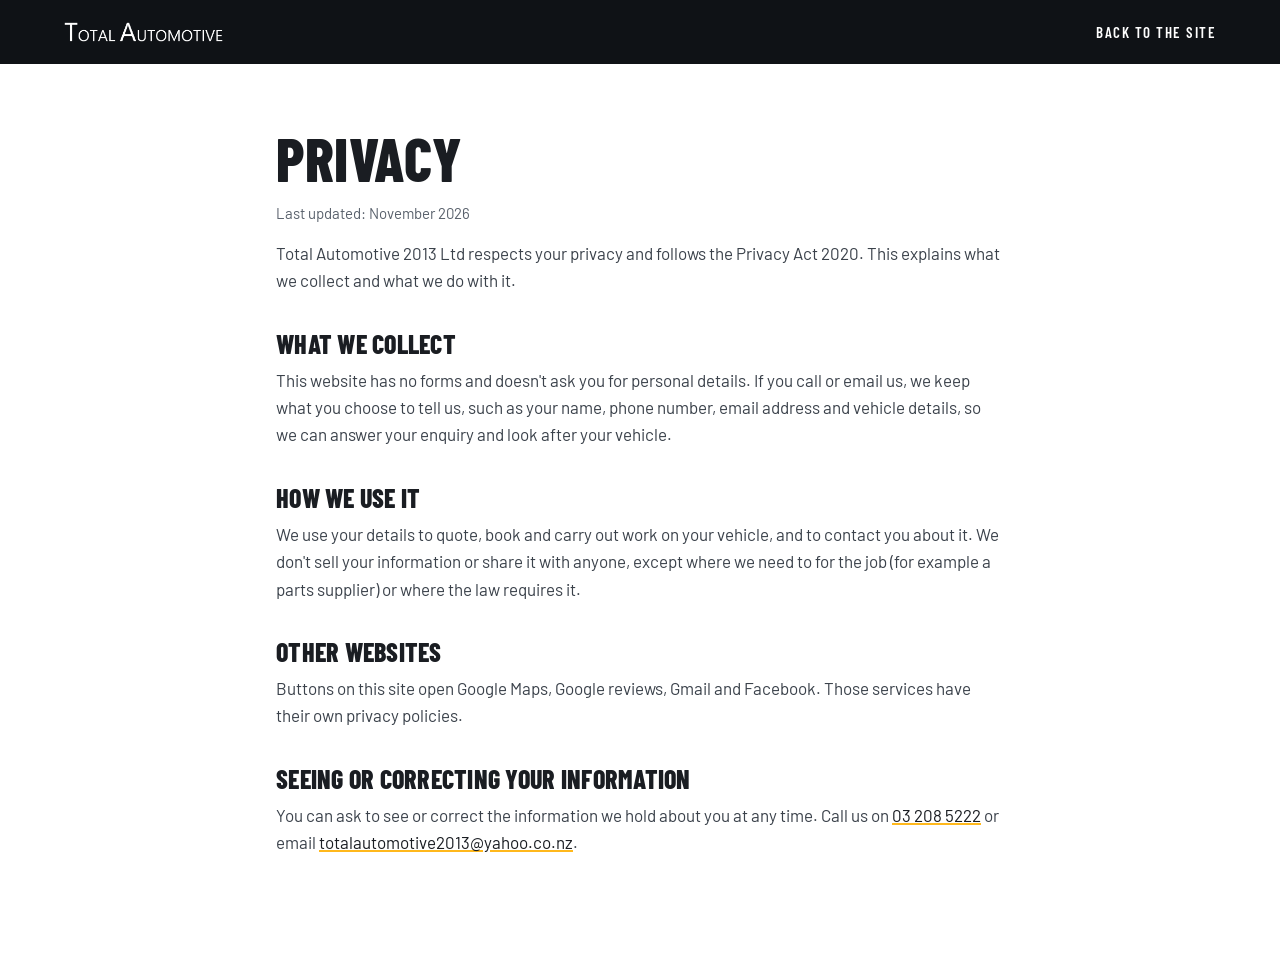
==== privacy.html @ 5d4704c3 "Rebuild the Total Automotive Gore demo Image-led rebuild from the business's own Google and Facebook" ====
<!doctype html>
<html lang="en-NZ">
<head>
<meta charset="utf-8">
<meta name="viewport" content="width=device-width, initial-scale=1">
<title>Privacy | Total Automotive Gore</title>
<meta name="robots" content="noindex, nofollow">
<link rel="icon" href="img/favicon.png" type="image/png">
<link rel="preconnect" href="https://fonts.googleapis.com">
<link rel="preconnect" href="https://fonts.gstatic.com" crossorigin>
<link href="https://fonts.googleapis.com/css2?family=Barlow+Condensed:wght@600;700;800&family=Barlow:wght@400;500;600;700&display=swap" rel="stylesheet">
<link rel="stylesheet" href="style.css">
<style>
  .legal-top { background: var(--ink); padding: 22px 0; }
  .legal-top .wrap { display: flex; align-items: center; justify-content: space-between; gap: 16px; }
  .legal-top img { height: 20px; width: auto; }
  .legal-top a.back { color: #fff; font: 600 15px/1 var(--display); text-transform: uppercase; letter-spacing: 0.1em; text-decoration: none; }
  .legal { max-width: 760px; margin: 0 auto; padding: 64px 16px 88px; }
  .legal h1 { font-size: clamp(40px, 6vw, 60px); margin-bottom: 12px; }
  .legal h2 { font-size: 26px; margin: 36px 0 10px; }
  .legal p, .legal li { color: #3b424b; }
  .legal a { color: var(--text); text-decoration-color: var(--amber); text-decoration-thickness: 2px; }
  .legal .upd { color: var(--muted); font-size: 15px; }
</style>
</head>
<body>
<header class="legal-top">
  <div class="wrap">
    <a href="index.html"><img src="img/logo-wordmark.png" width="1224" height="154" alt="Total Automotive"></a>
    <a class="back" href="index.html">Back to the site</a>
  </div>
</header>
<main class="legal">
  <h1>Privacy</h1>
  <p class="upd">Last updated: November 2026</p>

  <p>Total Automotive 2013 Ltd respects your privacy and follows the Privacy Act 2020. This explains what we collect and what we do with it.</p>

  <h2>What we collect</h2>
  <p>This website has no forms and doesn't ask you for personal details. If you call or email us, we keep what you choose to tell us, such as your name, phone number, email address and vehicle details, so we can answer your enquiry and look after your vehicle.</p>

  <h2>How we use it</h2>
  <p>We use your details to quote, book and carry out work on your vehicle, and to contact you about it. We don't sell your information or share it with anyone, except where we need to for the job (for example a parts supplier) or where the law requires it.</p>

  <h2>Other websites</h2>
  <p>Buttons on this site open Google Maps, Google reviews, Gmail and Facebook. Those services have their own privacy policies.</p>

  <h2>Seeing or correcting your information</h2>
  <p>You can ask to see or correct the information we hold about you at any time. Call us on <a href="tel:032085222">03 208 5222</a> or email <a href="https://mail.google.com/mail/?view=cm&amp;fs=1&amp;to=totalautomotive2013%40yahoo.co.nz&amp;su=Privacy%20request" target="_blank" rel="noopener">totalautomotive2013&#64;yahoo.co.nz</a>.</p>
</main>
</body>
</html>
---- style.css ----
/* Total Automotive Gore. Image-led: dark anchors, one amber accent, sharp corners. */
:root {
  --ink: #0f1216;
  --ink-2: #161a20;
  --steel: #252b33;
  --bone: #f3f0ea;
  --paper: #ffffff;
  --text: #1a1d22;
  --muted: #59616c;
  --soft: #aab2bc;
  --amber: #ffb81c;
  --amber-press: #f0a800;
  --amber-ink: #8a5c00;
  --line: rgba(255, 255, 255, 0.12);
  --rule: #e2ddd4;
  --radius: 4px;
  --display: "Barlow Condensed", "Arial Narrow", sans-serif;
  --body: "Barlow", system-ui, sans-serif;
  --nav-h: 72px;
}

*, *::before, *::after { box-sizing: border-box; }
html { scroll-behavior: smooth; scroll-padding-top: var(--nav-h); -webkit-text-size-adjust: 100%; }
body { margin: 0; background: var(--paper); color: var(--text); font: 400 17px/1.6 var(--body); overflow-x: hidden; }
img { max-width: 100%; height: auto; display: block; image-orientation: from-image; }
a { color: inherit; }
h1, h2, h3 { font-family: var(--display); font-weight: 800; text-transform: uppercase; letter-spacing: 0.01em; line-height: 1.02; margin: 0; }
p { margin: 0 0 1em; }
.wrap { width: 100%; max-width: 1200px; margin: 0 auto; padding: 0 24px; }
.skip { position: absolute; left: -999px; top: 8px; background: var(--amber); color: var(--ink); padding: 10px 14px; z-index: 100; font-weight: 700; }
.skip:focus { left: 8px; }
:focus-visible { outline: 3px solid var(--amber); outline-offset: 3px; }

.eyebrow { font-family: var(--display); font-weight: 700; text-transform: uppercase; letter-spacing: 0.16em; font-size: 14px; color: var(--amber-ink); margin: 0 0 12px; display: flex; align-items: center; gap: 10px; flex-wrap: wrap; }
.eyebrow::before { content: ""; width: 28px; height: 3px; background: var(--amber); display: inline-block; }
.eyebrow .dot { width: 5px; height: 5px; border-radius: 50%; background: currentColor; display: inline-block; opacity: 0.8; }

/* Buttons */
.btn { display: inline-flex; align-items: center; justify-content: center; gap: 10px; min-height: 48px; padding: 0 22px; border-radius: var(--radius); font: 700 16px/1 var(--display); text-transform: uppercase; letter-spacing: 0.08em; text-decoration: none; border: 2px solid transparent; transition: background 0.2s, color 0.2s, border-color 0.2s, transform 0.2s; cursor: pointer; }
.btn svg { width: 18px; height: 18px; fill: currentColor; flex: none; }
.btn-lg { min-height: 56px; padding: 0 28px; font-size: 18px; }
.btn-amber { background: var(--amber); color: var(--ink); }
.btn-amber:hover { background: var(--amber-press); transform: translateY(-1px); }
.btn-ghost { border-color: rgba(255, 255, 255, 0.55); color: #fff; }
.btn-ghost:hover { border-color: #fff; background: rgba(255, 255, 255, 0.08); }
.btn-dark { background: var(--ink); color: #fff; }
.btn-dark:hover { background: var(--steel); }

/* Nav */
.nav { position: fixed; inset: 0 0 auto 0; z-index: 50; height: var(--nav-h); transition: background 0.3s, box-shadow 0.3s; }
.nav.solid, .nav.open { background: var(--ink); box-shadow: 0 1px 0 var(--line); }
.nav-in { height: 100%; max-width: 1280px; margin: 0 auto; padding: 0 24px; display: flex; align-items: center; gap: 28px; }
.brand { display: flex; align-items: center; gap: 12px; text-decoration: none; flex: none; }
.brand img { height: 22px; width: auto; }
.brand-sub { font: 700 13px/1 var(--display); letter-spacing: 0.24em; text-transform: uppercase; color: var(--amber); padding-left: 12px; border-left: 1px solid rgba(255, 255, 255, 0.3); }
.links { display: flex; gap: 26px; margin-left: auto; }
.links a { color: #fff; text-decoration: none; font: 600 16px/1 var(--display); text-transform: uppercase; letter-spacing: 0.1em; opacity: 0.88; padding: 8px 0; border-bottom: 2px solid transparent; }
.links a:hover { opacity: 1; border-bottom-color: var(--amber); }
.nav-call { min-height: 44px; padding: 0 16px; font-size: 15px; }
.burger { display: none; width: 46px; height: 46px; border: 0; background: transparent; padding: 11px; cursor: pointer; margin-left: 4px; }
.burger span { display: block; height: 2px; background: #fff; margin: 5px 0; transition: transform 0.25s, opacity 0.25s; }
.nav.open .burger span:nth-child(1) { transform: translateY(7px) rotate(45deg); }
.nav.open .burger span:nth-child(2) { opacity: 0; }
.nav.open .burger span:nth-child(3) { transform: translateY(-7px) rotate(-45deg); }

/* Hero */
.hero { position: relative; min-height: 100vh; min-height: 100svh; max-height: 980px; display: flex; align-items: flex-end; background: var(--ink); color: #fff; overflow: hidden; }
.slides { position: absolute; inset: 0; }
.slide { position: absolute; inset: 0; width: 100%; height: 100%; object-fit: cover; opacity: 0; transition: opacity 1.4s ease; filter: saturate(0.9) contrast(1.06); transform: scale(1.06); }
.slide.is-on { opacity: 1; animation: kenburns 7.5s ease-out forwards; }
@keyframes kenburns { from { transform: scale(1.1); } to { transform: scale(1); } }
.hero::after { content: ""; position: absolute; inset: 0; background: linear-gradient(180deg, rgba(15, 18, 22, 0.62) 0%, rgba(15, 18, 22, 0.3) 38%, rgba(15, 18, 22, 0.88) 100%); }
.hero-in { position: relative; z-index: 2; width: 100%; max-width: 1200px; margin: 0 auto; padding: calc(var(--nav-h) + 48px) 24px 56px; }
.hero .eyebrow { color: var(--amber); }
.hero h1 { font-size: clamp(46px, 8vw, 104px); max-width: 12ch; text-wrap: balance; }
.lede { font-size: clamp(17px, 2vw, 21px); max-width: 40em; color: rgba(255, 255, 255, 0.9); margin: 20px 0 30px; }
.cta-row { display: flex; flex-wrap: wrap; gap: 14px; }
.rating { display: inline-flex; align-items: center; gap: 12px; margin-top: 28px; padding: 10px 16px; border-radius: 999px; background: rgba(255, 255, 255, 0.12); border: 1px solid rgba(255, 255, 255, 0.24); -webkit-backdrop-filter: blur(10px); backdrop-filter: blur(10px); color: #fff; text-decoration: none; font-size: 15px; }
.rating:hover { background: rgba(255, 255, 255, 0.18); }
.rating .g svg { width: 20px; height: 20px; display: block; }
.stars { display: inline-flex; gap: 2px; }
.stars i { width: 15px; height: 15px; display: inline-block; background: var(--amber); clip-path: polygon(50% 0, 61% 35%, 98% 35%, 68% 57%, 79% 91%, 50% 70%, 21% 91%, 32% 57%, 2% 35%, 39% 35%); }
.stars i.part { background: linear-gradient(90deg, var(--amber) 30%, rgba(255, 255, 255, 0.35) 30%); }

/* Trust strip */
.trust { background: var(--ink-2); color: #fff; border-top: 1px solid var(--line); }
.trust-in { display: grid; grid-template-columns: repeat(3, 1fr); }
.t { display: flex; gap: 16px; align-items: flex-start; padding: 30px 28px 30px 0; }
.t + .t { padding-left: 28px; border-left: 1px solid var(--line); }
.t svg { width: 30px; height: 30px; fill: var(--amber); flex: none; margin-top: 2px; }
.t h2 { font-size: 22px; margin-bottom: 6px; }
.t p { margin: 0; color: var(--soft); font-size: 15.5px; }

/* Section heads */
section { position: relative; }
.head { max-width: 760px; margin-bottom: 44px; }
.head h2 { font-size: clamp(36px, 5vw, 60px); }
.head .sub { color: var(--muted); font-size: 18px; margin: 16px 0 0; }

/* Services */
.services { background: var(--bone); padding: 104px 0; }
.cards { display: grid; grid-template-columns: repeat(3, 1fr); gap: 24px; }
.card { background: var(--paper); border-radius: var(--radius); overflow: hidden; box-shadow: 0 1px 0 var(--rule), 0 18px 40px -28px rgba(15, 18, 22, 0.35); display: flex; flex-direction: column; transition: transform 0.25s, box-shadow 0.25s; }
.card:hover { transform: translateY(-4px); box-shadow: 0 1px 0 var(--rule), 0 26px 50px -26px rgba(15, 18, 22, 0.45); }
.card .ph { aspect-ratio: 4 / 3; overflow: hidden; background: var(--ink); position: relative; }
.card .ph img { width: 100%; height: 100%; object-fit: cover; filter: saturate(0.9) contrast(1.06); transition: transform 0.6s ease; }
.card:hover .ph img { transform: scale(1.04); }
.card .ph::after { content: ""; position: absolute; left: 0; bottom: 0; width: 64px; height: 5px; background: var(--amber); }
.card .body { padding: 24px 24px 26px; }
.card h3 { font-size: 27px; margin-bottom: 10px; }
.card p { margin: 0; color: var(--muted); font-size: 16.5px; }
.card a { color: var(--text); text-decoration-color: var(--amber); text-decoration-thickness: 2px; text-underline-offset: 3px; }

/* Stats band */
.band { color: #fff; padding: 96px 0; overflow: hidden; background: var(--ink); }
.band-bg { position: absolute; inset: 0; background: linear-gradient(rgba(15, 18, 22, 0.78), rgba(15, 18, 22, 0.78)), url("img/band-1920.webp") center / cover no-repeat; background-attachment: scroll, fixed; filter: saturate(0.85); }
.band-in { position: relative; display: grid; grid-template-columns: repeat(3, 1fr); gap: 24px; text-align: center; }
.stat strong { display: block; font: 800 clamp(52px, 7vw, 88px)/1 var(--display); color: var(--amber); letter-spacing: 0.01em; }
.stat strong small { font-size: 0.45em; color: #fff; opacity: 0.8; margin-left: 4px; }
.stat span { display: block; margin-top: 10px; font: 600 16px/1.2 var(--display); text-transform: uppercase; letter-spacing: 0.16em; color: var(--soft); }

/* Work gallery */
.work { padding: 104px 0; background: var(--paper); }
.masonry { column-count: 3; column-gap: 18px; }
.masonry figure { margin: 0 0 18px; break-inside: avoid; position: relative; overflow: hidden; border-radius: var(--radius); background: var(--ink); }
.masonry img { width: 100%; height: auto; filter: saturate(0.9) contrast(1.06); transition: transform 0.6s ease; }
.masonry figure:hover img { transform: scale(1.03); }
.masonry figcaption { position: absolute; left: 0; right: 0; bottom: 0; padding: 36px 16px 14px; color: #fff; font: 700 17px/1.2 var(--display); text-transform: uppercase; letter-spacing: 0.06em; background: linear-gradient(180deg, transparent, rgba(15, 18, 22, 0.85)); }
.more { margin: 30px 0 0; text-align: center; }
.more > a:not(.btn) { color: var(--text); font-weight: 600; text-decoration-color: var(--amber); text-decoration-thickness: 2px; text-underline-offset: 4px; }

/* About */
.about { background: var(--bone); padding: 104px 0; }
.about-in { display: grid; grid-template-columns: 1.05fr 1fr; gap: 64px; align-items: center; }
.about-ph { position: relative; border-radius: var(--radius); overflow: hidden; aspect-ratio: 4 / 3; background: var(--ink); }
.about-ph img { width: 100%; height: 100%; object-fit: cover; filter: saturate(0.9) contrast(1.06); }
.about-ph .tag { position: absolute; left: 0; bottom: 0; background: var(--amber); color: var(--ink); font: 800 18px/1 var(--display); text-transform: uppercase; letter-spacing: 0.08em; padding: 14px 18px; }
.about-copy h2 { font-size: clamp(36px, 4.6vw, 56px); margin-bottom: 20px; }
.about-copy p { color: #3b424b; font-size: 18px; }
.checks { list-style: none; padding: 0; margin: 24px 0 30px; display: grid; gap: 12px; }
.checks li { position: relative; padding-left: 36px; font-weight: 600; }
.checks li::before { content: ""; position: absolute; left: 0; top: 2px; width: 24px; height: 24px; border-radius: 50%; background: var(--ink); }
.checks li::after { content: ""; position: absolute; left: 8px; top: 8px; width: 8px; height: 5px; border-left: 2.5px solid var(--amber); border-bottom: 2.5px solid var(--amber); transform: rotate(-45deg); }

/* Reviews */
.reviews { padding: 104px 0; background: var(--paper); }
.reviews .sub strong { color: var(--text); }
.rgrid { display: grid; grid-template-columns: repeat(3, 1fr); gap: 22px; }
.review { margin: 0; background: var(--paper); border: 1px solid var(--rule); border-top: 4px solid var(--amber); border-radius: var(--radius); padding: 26px 26px 24px; display: flex; flex-direction: column; }
.r-top { display: flex; align-items: center; justify-content: space-between; margin-bottom: 14px; }
.review .stars i { background: var(--amber); }
.gmark { font: 700 15px/1 Arial, sans-serif; color: #4285f4; border: 1px solid var(--rule); width: 28px; height: 28px; border-radius: 50%; display: grid; place-items: center; }
.review blockquote { margin: 0 0 18px; font-size: 17px; line-height: 1.6; color: #2b3138; flex: 1; }
.review figcaption { font: 700 18px/1.2 var(--display); text-transform: uppercase; letter-spacing: 0.06em; }
.review figcaption span { display: block; font: 500 13px/1.4 var(--body); text-transform: none; letter-spacing: 0; color: var(--muted); margin-top: 4px; }

/* Leave a review */
.leave { background: var(--ink); color: #fff; padding: 56px 0; }
.leave-in { display: flex; align-items: center; justify-content: space-between; gap: 28px; flex-wrap: wrap; }
.leave h2 { font-size: clamp(30px, 4vw, 44px); margin-bottom: 8px; }
.leave p { margin: 0; color: var(--soft); }

/* FAQ */
.faq { background: var(--bone); padding: 104px 0; }
.faq-in { display: grid; grid-template-columns: 0.9fr 1.4fr; gap: 56px; align-items: start; }
.qs { display: grid; gap: 12px; }
.qs details { background: var(--paper); border: 1px solid var(--rule); border-radius: var(--radius); }
.qs summary { list-style: none; cursor: pointer; padding: 20px 56px 20px 22px; font: 700 21px/1.25 var(--display); text-transform: uppercase; letter-spacing: 0.03em; position: relative; min-height: 44px; }
.qs summary::-webkit-details-marker { display: none; }
.qs summary::after { content: ""; position: absolute; right: 22px; top: 50%; width: 12px; height: 12px; border-right: 3px solid var(--amber-ink); border-bottom: 3px solid var(--amber-ink); transform: translateY(-70%) rotate(45deg); transition: transform 0.2s; }
.qs details[open] summary::after { transform: translateY(-30%) rotate(225deg); }
.qs details p { margin: 0; padding: 0 22px 22px; color: #3b424b; }
.qs details a { color: var(--text); text-decoration-color: var(--amber); text-decoration-thickness: 2px; }

/* Contact */
.contact { background: var(--ink); color: #fff; padding: 104px 0; }
.contact .eyebrow { color: var(--amber); }
.contact-in { display: grid; grid-template-columns: 1fr 1fr; gap: 64px; align-items: center; }
.c-info h2 { font-size: clamp(40px, 5vw, 64px); margin-bottom: 28px; }
.rows { list-style: none; padding: 0; margin: 0 0 28px; display: grid; gap: 18px; }
.rows li { display: flex; gap: 14px; align-items: flex-start; font-size: 18px; }
.rows svg { width: 22px; height: 22px; fill: var(--amber); flex: none; margin-top: 3px; }
.rows a { color: #fff; text-decoration: none; border-bottom: 1px solid rgba(255, 255, 255, 0.3); word-break: break-word; }
.rows a:hover { border-bottom-color: var(--amber); }
.rows span { color: rgba(255, 255, 255, 0.9); }
.social { display: flex; gap: 12px; }
.social a { display: inline-flex; align-items: center; gap: 10px; min-height: 44px; padding: 0 16px; border: 1px solid var(--line); border-radius: var(--radius); color: #fff; text-decoration: none; font: 600 15px/1 var(--display); text-transform: uppercase; letter-spacing: 0.1em; }
.social a:hover { border-color: var(--amber); }
.social svg { width: 20px; height: 20px; fill: currentColor; }
.c-cta { display: grid; gap: 16px; }
.big { display: flex; align-items: center; gap: 18px; padding: 26px 26px; border-radius: var(--radius); text-decoration: none; transition: transform 0.2s, background 0.2s, border-color 0.2s; }
.big svg { width: 34px; height: 34px; flex: none; fill: currentColor; }
.big strong { display: block; font: 800 26px/1.05 var(--display); text-transform: uppercase; letter-spacing: 0.02em; }
.big em { display: block; font-style: normal; margin-top: 6px; font-size: 16px; opacity: 0.85; }
.big.call { background: var(--amber); color: var(--ink); }
.big.call:hover { background: var(--amber-press); transform: translateY(-2px); }
.big.mail { border: 2px solid rgba(255, 255, 255, 0.35); color: #fff; }
.big.mail:hover { border-color: var(--amber); transform: translateY(-2px); }
.emblem { width: 260px; height: auto; margin: 18px auto 0; opacity: 0.85; }

/* Map */
.map { background: var(--ink); padding: 0 0 80px; }
.map iframe { width: 100%; height: 400px; border: 0; border-radius: var(--radius); display: block; filter: grayscale(0.2) contrast(1.05); background: var(--steel); }

/* Footer */
.foot { background: var(--ink-2); color: var(--soft); padding: 56px 0 28px; border-top: 1px solid var(--line); }
.foot-in { display: grid; grid-template-columns: 1.3fr 1fr auto; gap: 32px; align-items: start; }
.f-brand img { height: 20px; width: auto; margin-bottom: 18px; }
.f-brand p { margin: 0; line-height: 1.7; font-size: 15.5px; }
.f-brand a { color: #fff; text-decoration: none; }
.f-links { display: grid; grid-template-columns: repeat(2, auto); gap: 10px 32px; justify-content: start; }
.f-links a { color: #fff; text-decoration: none; font: 600 15px/1.4 var(--display); text-transform: uppercase; letter-spacing: 0.1em; opacity: 0.85; min-height: 30px; }
.f-links a:hover { opacity: 1; color: var(--amber); }
.f-social a { display: inline-grid; place-items: center; width: 46px; height: 46px; border: 1px solid var(--line); border-radius: 50%; color: #fff; }
.f-social a:hover { border-color: var(--amber); color: var(--amber); }
.f-social svg { width: 20px; height: 20px; fill: currentColor; }
.copy { max-width: 1200px; margin: 40px auto 0; padding: 22px 24px 0; border-top: 1px solid var(--line); font-size: 14px; }

/* Reveal on scroll */
.reveal { opacity: 0; transform: translateY(26px); transition: opacity 0.7s ease, transform 0.7s ease; }
.reveal.in { opacity: 1; transform: none; }

@media (max-width: 1080px) {
  .links { gap: 18px; }
  .links a { font-size: 15px; }
}

@media (max-width: 960px) {
  :root { --nav-h: 64px; }
  .burger { display: block; }
  .links { position: fixed; top: var(--nav-h); left: 0; right: 0; flex-direction: column; gap: 0; margin: 0; background: var(--ink); padding: 8px 24px 20px; border-bottom: 1px solid var(--line); transform: translateY(-120%); visibility: hidden; transition: transform 0.3s ease, visibility 0.3s; }
  .nav.open .links { transform: none; visibility: visible; }
  .links a { padding: 16px 0; font-size: 20px; border-bottom: 1px solid var(--line); }
  .nav-call { margin-left: auto; }
  .cards, .rgrid { grid-template-columns: repeat(2, 1fr); }
  .masonry { column-count: 2; }
  .about-in, .contact-in, .faq-in { grid-template-columns: 1fr; gap: 40px; }
  .foot-in { grid-template-columns: 1fr; }
  .band-bg { background-attachment: scroll, scroll; }
}

@media (max-width: 700px) {
  body { font-size: 16.5px; }
  .wrap, .nav-in, .hero-in { padding-left: 16px; padding-right: 16px; }
  .nav-in { gap: 10px; }
  .brand img { height: 16px; }
  .brand-sub { display: none; }
  .hero .eyebrow .dot, .hero .eyebrow .eb-addr { display: none; }
  .nav-call span { display: none; }
  .nav-call { width: 46px; padding: 0; }
  .hero-in { padding-bottom: 40px; }
  .hero h1 { font-size: clamp(42px, 12.5vw, 60px); }
  .lede { margin: 16px 0 24px; }
  .cta-row .btn { flex: 1 1 100%; }
  .rating { margin-top: 22px; font-size: 14px; }
  .trust-in { grid-template-columns: 1fr; }
  .t, .t + .t { padding: 22px 0; border-left: 0; }
  .t + .t { border-top: 1px solid var(--line); }
  .services, .work, .about, .reviews, .faq, .contact { padding: 72px 0; }
  .cards, .rgrid { grid-template-columns: 1fr; }
  .band { padding: 64px 0; }
  .band-bg { background-image: linear-gradient(rgba(15, 18, 22, 0.78), rgba(15, 18, 22, 0.78)), url("img/band-1080.webp"); }
  .band-in { grid-template-columns: 1fr; gap: 34px; }
  .masonry { column-count: 1; }
  .head { margin-bottom: 32px; }
  .leave-in .btn { width: 100%; }
  .big { padding: 22px 18px; }
  .big strong { font-size: 22px; }
  .map iframe { height: 320px; }
  .map { padding-bottom: 56px; }
  .f-links { grid-template-columns: repeat(2, 1fr); }
}

@media (prefers-reduced-motion: reduce) {
  html { scroll-behavior: auto; }
  .slide, .slide.is-on { animation: none; transition: none; transform: none; }
  .reveal { opacity: 1; transform: none; transition: none; }
  .card, .card .ph img, .masonry img, .btn, .big { transition: none; }
}
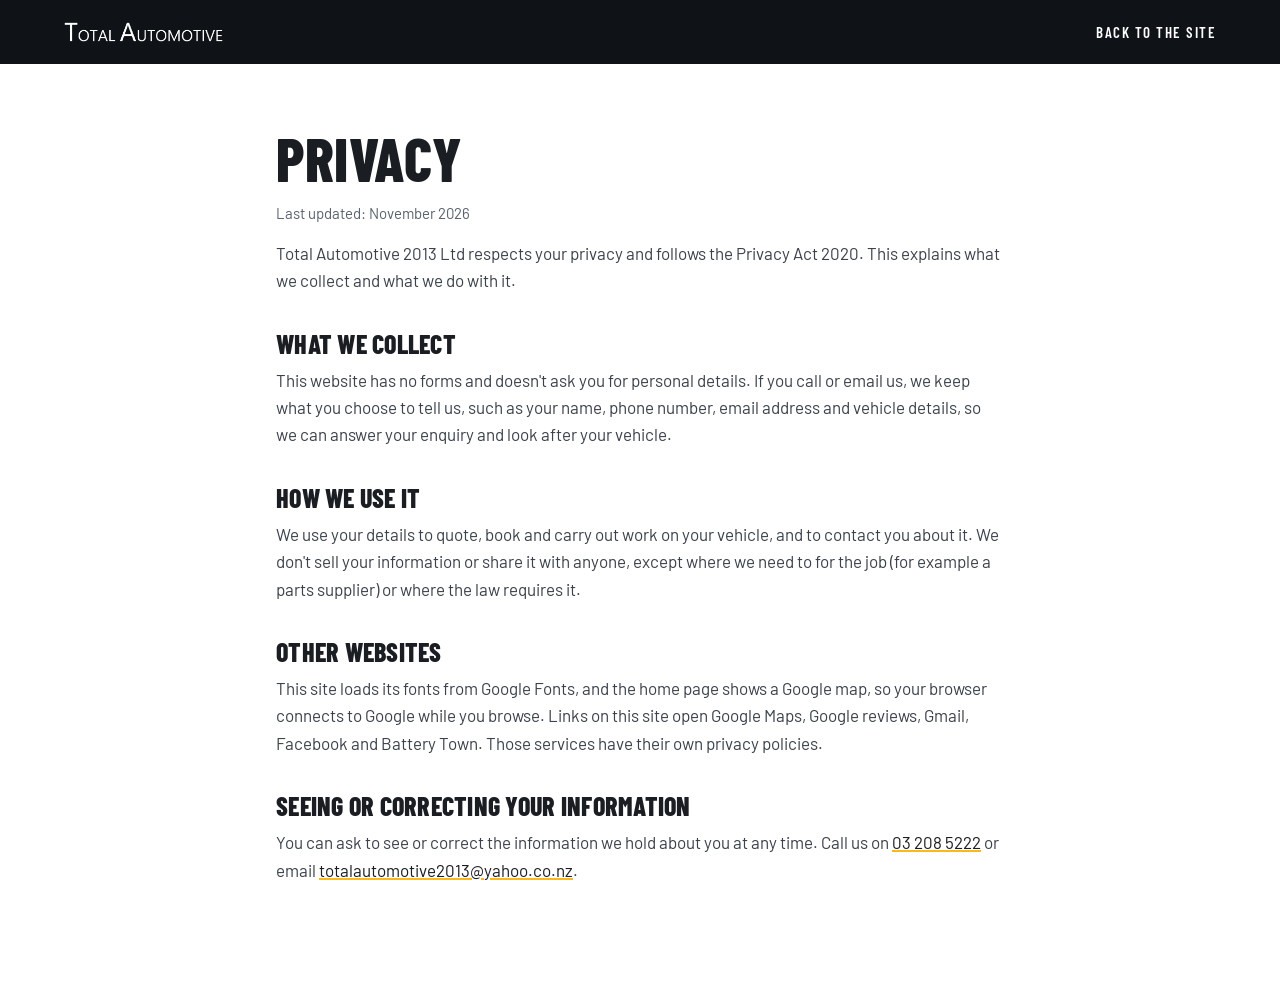
==== commit 365fbf20: "Review fixes: facts, alt text, links - Gallery is "Our work", not "Recent jobs": the photos date fro" ====
--- a/privacy.html
+++ b/privacy.html
@@ -43,10 +43,10 @@
   <p>We use your details to quote, book and carry out work on your vehicle, and to contact you about it. We don't sell your information or share it with anyone, except where we need to for the job (for example a parts supplier) or where the law requires it.</p>
 
   <h2>Other websites</h2>
-  <p>Buttons on this site open Google Maps, Google reviews, Gmail and Facebook. Those services have their own privacy policies.</p>
+  <p>This site loads its fonts from Google Fonts, and the home page shows a Google map, so your browser connects to Google while you browse. Links on this site open Google Maps, Google reviews, Gmail, Facebook and Battery Town. Those services have their own privacy policies.</p>
 
   <h2>Seeing or correcting your information</h2>
-  <p>You can ask to see or correct the information we hold about you at any time. Call us on <a href="tel:032085222">03 208 5222</a> or email <a href="https://mail.google.com/mail/?view=cm&amp;fs=1&amp;to=totalautomotive2013%40yahoo.co.nz&amp;su=Privacy%20request" target="_blank" rel="noopener">totalautomotive2013&#64;yahoo.co.nz</a>.</p>
+  <p>You can ask to see or correct the information we hold about you at any time. Call us on <a href="tel:+6432085222">03 208 5222</a> or email <a href="https://mail.google.com/mail/?view=cm&amp;fs=1&amp;to=totalautomotive2013%40yahoo.co.nz&amp;su=Privacy%20request" target="_blank" rel="noopener">totalautomotive2013&#64;yahoo.co.nz</a>.</p>
 </main>
 </body>
 </html>
